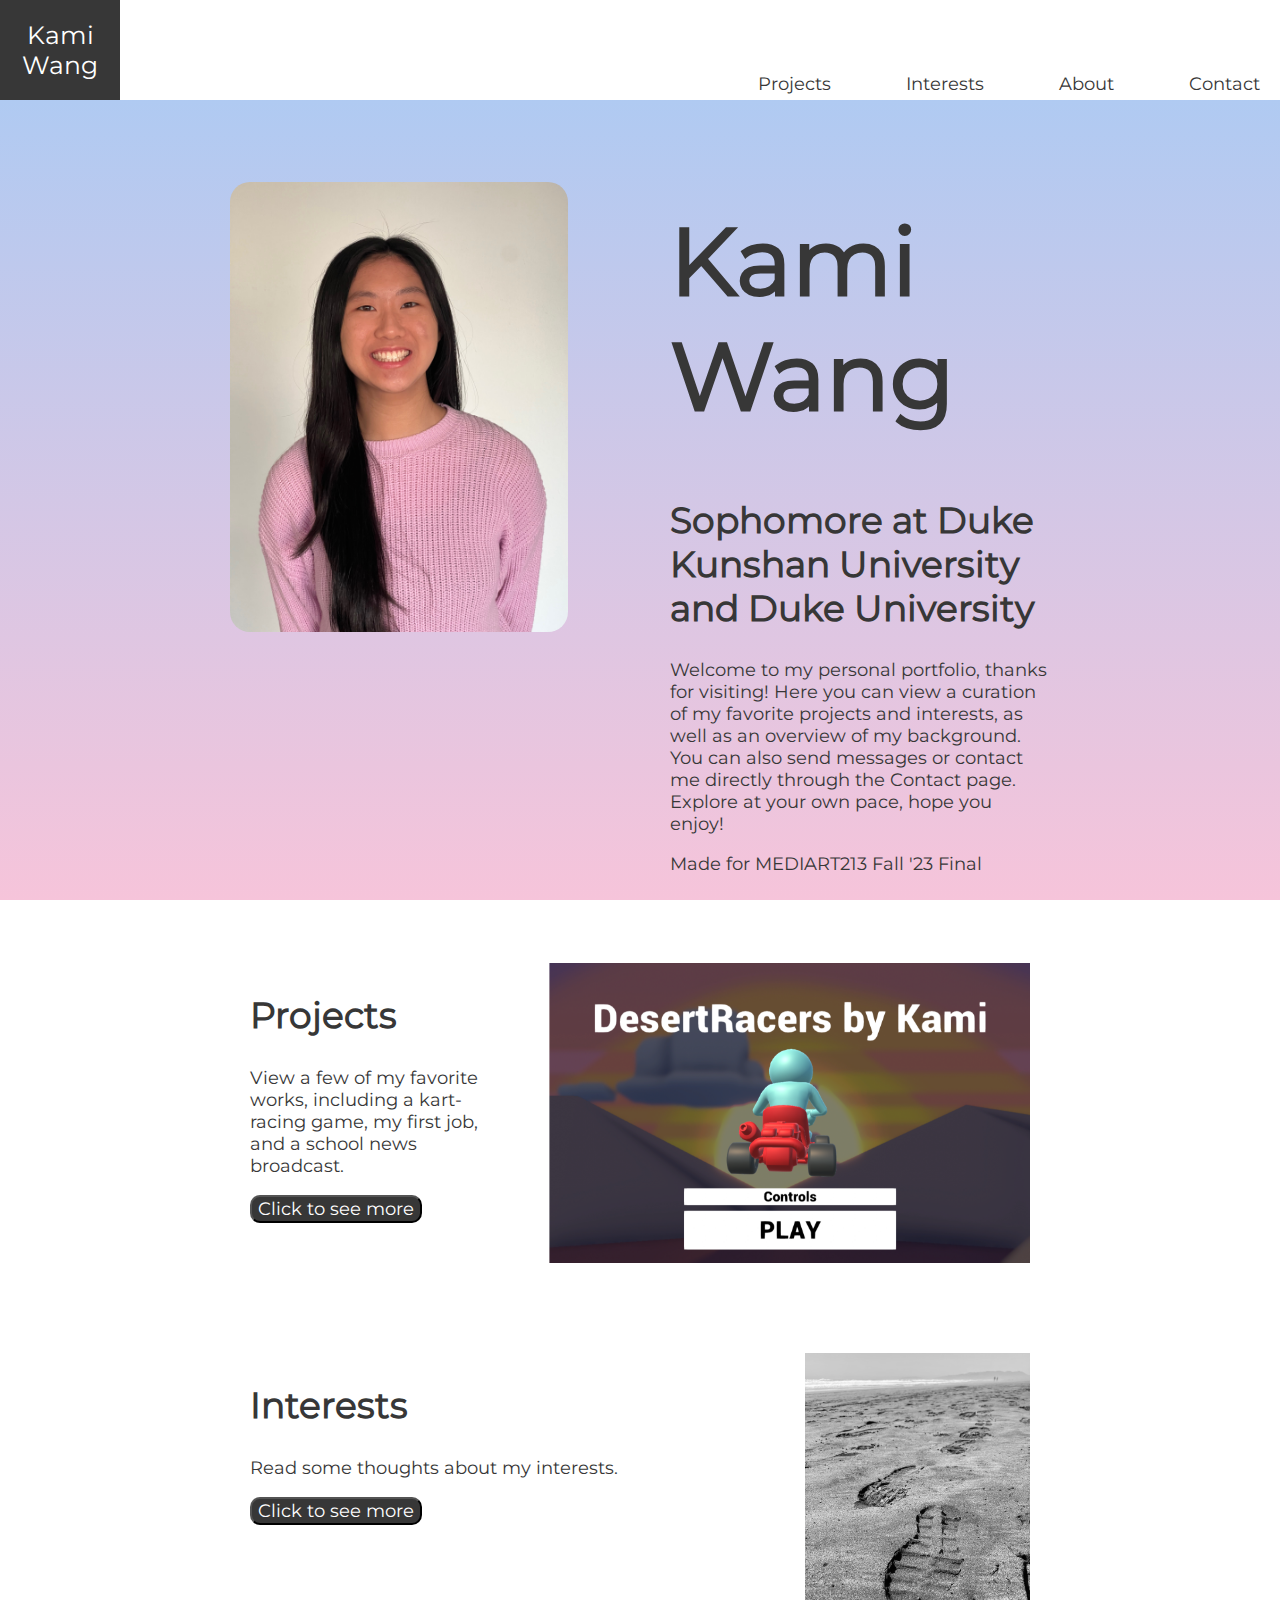
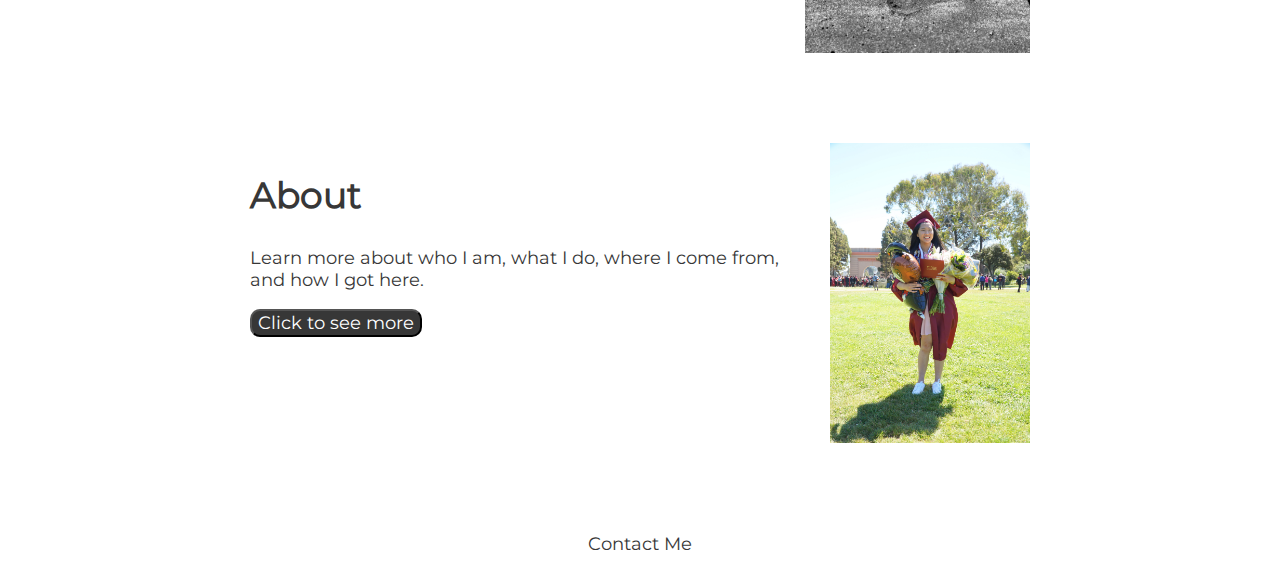
==== index.html @ 3d3628ab "Draft 1 - 11/29 6:28PM" ====
<!DOCTYPE html>
<html lang="en">
<head>
    <meta charset="UTF-8">
    <meta name="viewport" content="width=device-width, initial-scale=1.0">
    <title>Homepage - Kami Wang</title>
    <link rel="stylesheet" href="style.css">

</head>
<body>
    <header> 
        <div id="logo">
            <a id="a" href="index.html"> 
                <div id="logoName"> Kami Wang </div>
            </a>
        </div>

        <div id="navbar">
            <a href="projects.html"> 
                <div>Projects</div>
            </a>

            <a href="interests.html">
                <div>Interests</div>
            </a>

            <a href="about.html">
                <div>About</div>
            </a>
            
            <a href="contact.html">
                <div>Contact</div>
            </a>
        </div>
    </header>

    <main>
        <div id="opener">
            
            <img id = "IDpic" src="img\id.jpg" alt="This is an image of Kami wearing a pink sweater against a white background.">
            
            <div id="text1">
                <h1 id="homepageh1">Kami Wang</h1>
                <h2>Sophomore at Duke Kunshan University and Duke University</h2>
                <p>Welcome to my personal portfolio, thanks for visiting! Here you can view a curation of my favorite projects and interests, as well as an overview of my background. You can also send messages or contact me directly through the Contact page. Explore at your own pace, hope you enjoy!</p>
                <p>Made for MEDIART213 Fall '23 Final</p>
            </div>
        </div>

        <div class="pages" id="projects">
            <div class="textPages">
                <h2>Projects</h2>
                <p>View a few of my favorite works, including a kart-racing game, my first job, and a school news broadcast. </p>
                <a href="projects.html"><button>Click to see more</button></a>
            </div>
            
            <img class="images" src="img\desertracers.png" alt="A game menu with the title DesertRacers by Kami with a blue avatar sitting on a go-kart.">
        </div>

        <div class="pages" id="interests">
            <div class="textPages">
                <h2>Interests</h2>
                <p>Read some thoughts about my interests. </p>
                <a href="interests.html"><button>Click to see more</button></a>
            </div>
            
            <img class="images" src="img\sandprint.JPEG" alt="A black and white photo of a footprint in the sand by a beach.">
        </div>

        <div class="pages" id="about">
            <div class="textPages">
                <h2>About</h2>
                <p>Learn more about who I am, what I do, where I come from, and how I got here.</p>
                <a href="about.html"><button>Click to see more</button></a>
            </div>
            
            <img class="images" src="img\graduation.JPG" alt="A girl, Kami, holding a bouquet at her high school graduation.">
        </div>
    </main>

    <footer> 
        <a href="contact.html">
            <div>Contact Me</div>
        </a>
    </footer>
</body>
</html>
---- style.css ----
/* set up */
@font-face {
    font-family:Montserrat;
    src: url(fonts/Montserrat-Regular.ttf);
}

/* global page styles */
*{
    font-family:Montserrat, Helvetica, Arial, sans-serif;
    color: rgb(55, 55, 55);
}

html{
    font-size: 18px;
}

h1{
    font-size: 5.25rem;
    font-weight: bold;
}

h2{
    font-size: 2rem;
    font-weight: bold;
}

p{
    font-size: 1rem;
}

button{
    background-color: rgb(55, 55, 55);
    color:white;
    font-size:1rem;
    border-radius: 10px;
}

body{
    background-image: linear-gradient(0deg, rgba(246,196,218,1) 0%, rgba(167,203,245,1) 100%);
    background-repeat: no-repeat;
    background-attachment: fixed;
    margin: 0;
    padding: 0;

}

/* header */
header{
    width:100vw;
    position: relative;
    background-color: white;
}

#logo{
    display:inline-block;
}

#navbar{
    display:inline-block;
    position:absolute;
    right:0;
    bottom:5px;
}

#logoName{
    width: 80px;
    height: 60px;
    display:inline-block;
    background-color: rgb(55, 55, 55);
    color:white;
    font-size: 25px;
    text-align: center;
    padding: 20px;
}

#navbar div{
    display:inline-block;
    color: rgb(55, 55, 55);
    font-size:1rem;
    padding-left: 50px;
    padding-right: 20px;
}

a{
    text-decoration-line: none;
}

/* footer */
footer{
    background-color: white;
    margin-top: 50px;
    padding: 20px;
    text-align: center;
}

footer div{
    display:inline-block;
    margin-left: 25px;
    margin-right: 25px;
    color:rgb(55, 55, 55);
}

/* homepage main */
main{
    width:80%;
    margin:auto;
}

#opener{
    display:flex;
}

#IDpic{
    height: 50vh;
    margin-top: 8%;
    margin-left: 10%;
    margin-right: 5%;
    border-radius: 20px;
}

#text1{
    margin-top: 4%;
    margin-right: 10%;
    margin-left: 5%;
    color:rgb(55, 55, 55); 
}

.pages{
    display:flex;
    justify-content:space-between;
    background-color: rgba(255, 255, 255, 0.75);
    width:80%;
    margin: auto;
    margin-top: 50px;
    border-radius: 10px;
}

.textPages{
    margin: 20px;
}

.images{
    height: 300px;
    margin: 20px;
}

/* contact page */
.pagetitle, .pageh2, form{
    text-align: center;
}

form{
    margin-bottom: 50px;
}

#name, #mail, #message{
    display:inline-block;
    width:20%;
}

#submit, #reset{
    background-color: rgb(55, 55, 55);
    color:white;
    font-size:1rem;
    border-radius: 10px;
    margin-left: 10px;
    margin-right: 10px;
}

.socials{
    height: 100px;
    margin-left: 10px;
    margin-right: 10px;
}

#contactLink{
    display: flex;
    justify-content: center;
}

/* about */
.row{
    display:flex;
}

#profile{
    width: 50%;
    margin-left: 25%;
    border-radius: 20px;
}

#description{
    width:45%;
}


#resume{
    width: 50%;
    margin-left: 5%;
}

.accordion {
    background-color: #eee;
    color: #444;
    cursor: pointer;
    padding: 18px;
    width: 100%;
    text-align: left;
    border: none;
    outline: none;
    transition: 0.4s;
}

#resumesections2, #resumesections3, #resumesections4{
    margin-top: 5%;
}

.panel {
    padding: 0 18px;
    border-radius: 10px;
    background-color: white;
    display: none;
    overflow: hidden;
}

.accordion:after {
    content: '\02795'; /* Unicode character for "plus" sign (+) */
    font-size: 13px;
    color: #777;
    float: right;
    margin-left: 5px;
  }
  
.active:after {
    content: "\2796"; /* Unicode character for "minus" sign (-) */
  }

  #resumepdf{
    text-decoration-line: underline;
  }
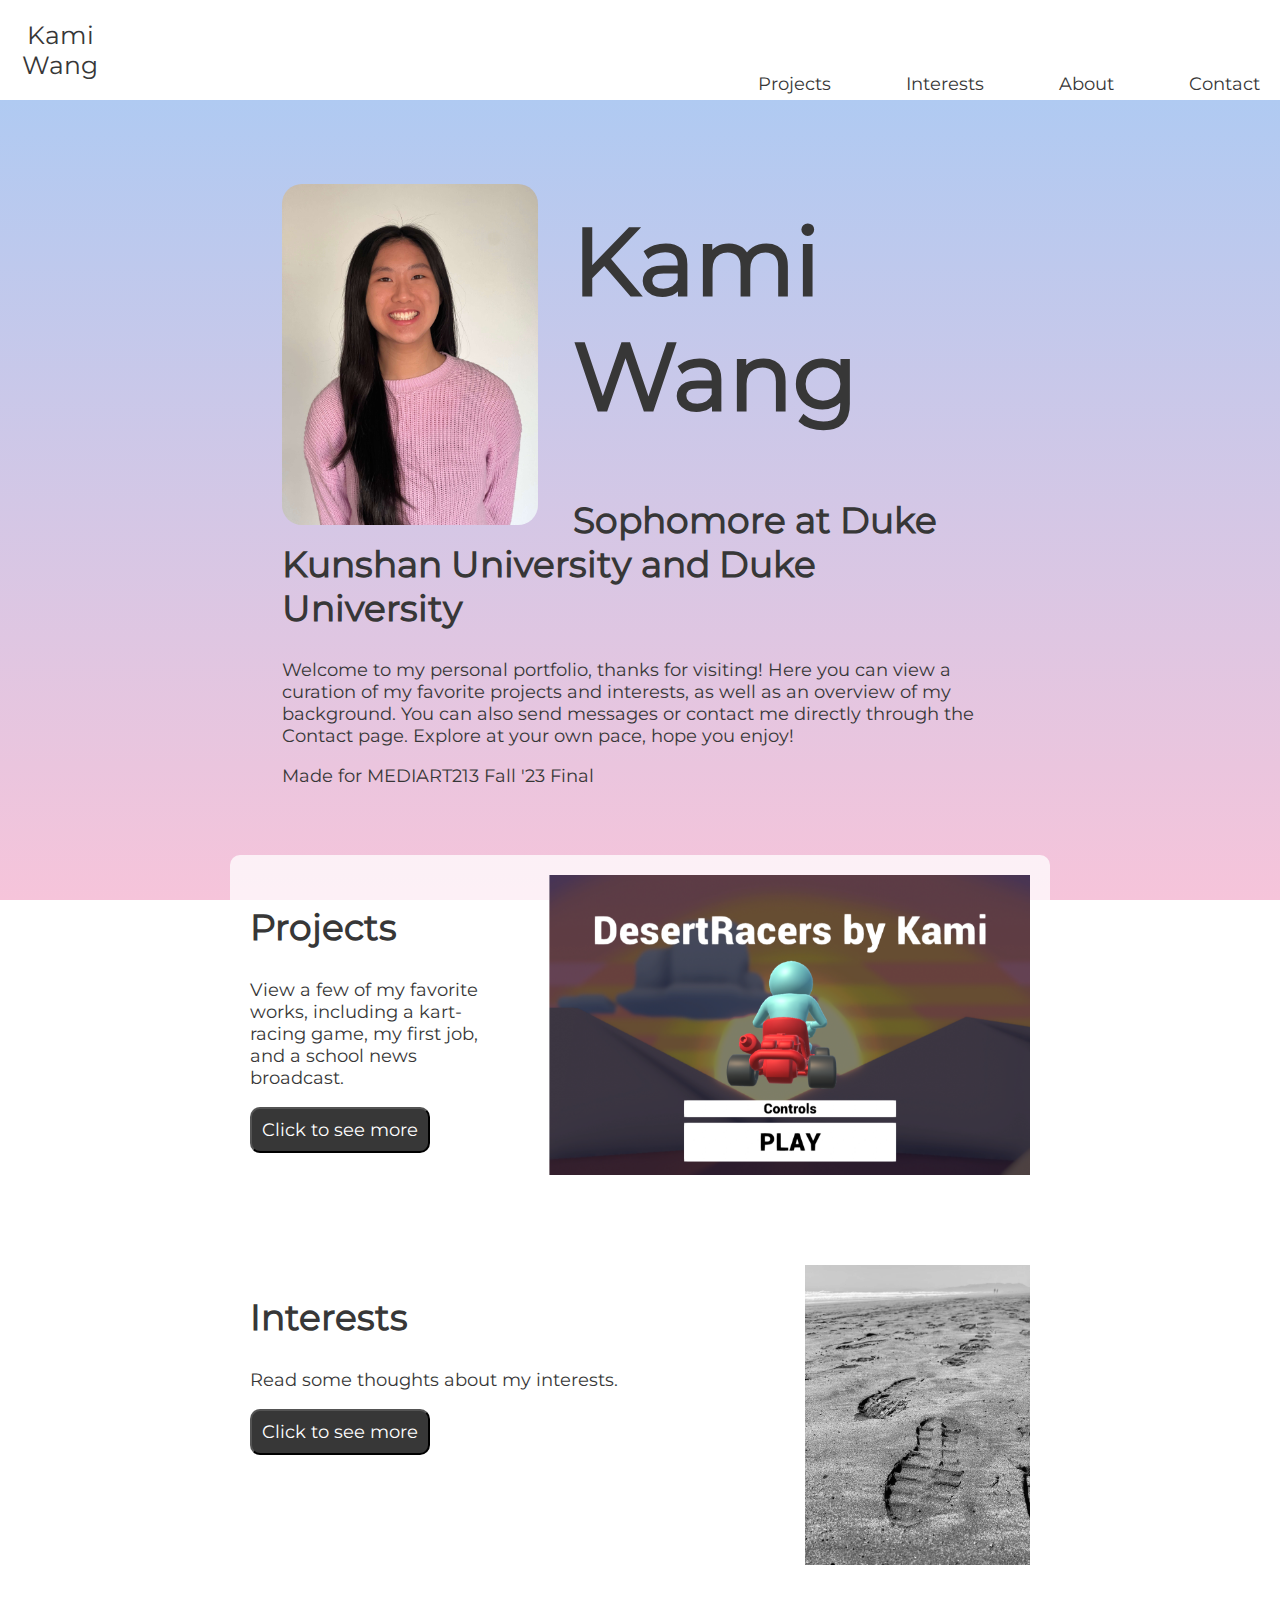
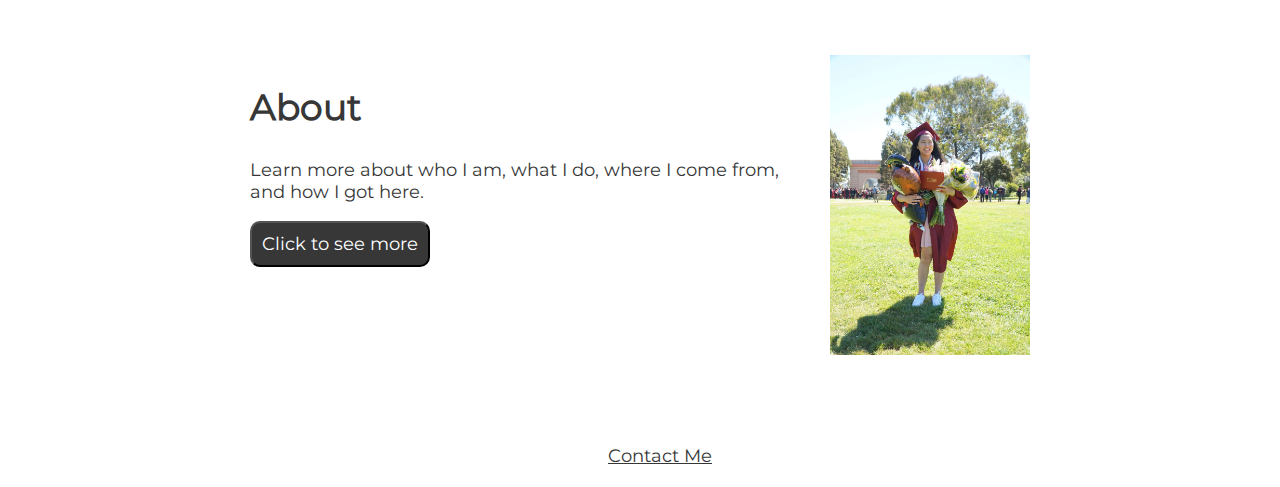
==== commit 64a80054: "Draft 4 - 12/3 4:33PM" ====
--- a/index.html
+++ b/index.html
@@ -36,10 +36,8 @@
 
     <main>
         <div id="opener">
-            
-            <img id = "IDpic" src="img\id.jpg" alt="This is an image of Kami wearing a pink sweater against a white background.">
-            
             <div id="text1">
+                <img id = "IDpic" src="img\id.jpg" title="Kami's Picture" alt="This is an image of Kami wearing a pink sweater against a white background.">
                 <h1 id="homepageh1">Kami Wang</h1>
                 <h2>Sophomore at Duke Kunshan University and Duke University</h2>
                 <p>Welcome to my personal portfolio, thanks for visiting! Here you can view a curation of my favorite projects and interests, as well as an overview of my background. You can also send messages or contact me directly through the Contact page. Explore at your own pace, hope you enjoy!</p>
@@ -54,7 +52,7 @@
                 <a href="projects.html"><button>Click to see more</button></a>
             </div>
             
-            <img class="images" src="img\desertracers.png" alt="A game menu with the title DesertRacers by Kami with a blue avatar sitting on a go-kart.">
+            <img class="images" src="img\desertracers.png" title="DesertRacers" alt="A game menu with the title DesertRacers by Kami with a blue avatar sitting on a go-kart.">
         </div>
 
         <div class="pages" id="interests">
@@ -64,7 +62,7 @@
                 <a href="interests.html"><button>Click to see more</button></a>
             </div>
             
-            <img class="images" src="img\sandprint.JPEG" alt="A black and white photo of a footprint in the sand by a beach.">
+            <img class="images" src="img\sandprint.JPEG" title="Sandprint by Kami" alt="A black and white photo of a footprint in the sand by a beach.">
         </div>
 
         <div class="pages" id="about">
@@ -74,7 +72,7 @@
                 <a href="about.html"><button>Click to see more</button></a>
             </div>
             
-            <img class="images" src="img\graduation.JPG" alt="A girl, Kami, holding a bouquet at her high school graduation.">
+            <img class="images" src="img\graduation.JPG" title="Graduation Day" alt="A girl, Kami, holding a bouquet at her high school graduation.">
         </div>
     </main>
 
--- a/style.css
+++ b/style.css
@@ -26,6 +26,21 @@
 
 p{
     font-size: 1rem;
+}
+
+p b{
+    font-weight: bold;
+    font-style: italic;
+}
+
+p a{
+    font-style:italic;
+    text-decoration: underline;
+}
+
+.pagetitle, .pageh2, form, .pagep{
+    text-align: center;
+    margin-bottom:0%;
 }
 
 button{
@@ -33,6 +48,12 @@
     color:white;
     font-size:1rem;
     border-radius: 10px;
+    padding: 10px;
+}
+
+button:hover{
+    background-color:rgb(242, 242, 242);
+    color:rgb(55, 55, 55);
 }
 
 body{
@@ -41,7 +62,8 @@
     background-attachment: fixed;
     margin: 0;
     padding: 0;
-
+    display:flex;
+    flex-direction:column;
 }
 
 /* header */
@@ -73,6 +95,11 @@
     padding: 20px;
 }
 
+#logoName:hover{
+    background-color:white;
+    color:rgb(55, 55, 55);
+}
+
 #navbar div{
     display:inline-block;
     color: rgb(55, 55, 55);
@@ -87,8 +114,10 @@
 
 /* footer */
 footer{
+    width: 100vw;
     background-color: white;
     margin-top: 50px;
+    margin-bottom: 0px;
     padding: 20px;
     text-align: center;
 }
@@ -98,31 +127,48 @@
     margin-left: 25px;
     margin-right: 25px;
     color:rgb(55, 55, 55);
+    text-decoration: underline;
+}
+
+p a:hover, a div:hover, #navbar div:hover{
+    color:rgb(92, 203, 255);
 }
 
 /* homepage main */
 main{
-    width:80%;
+    width:80vw;
     margin:auto;
+    min-height: calc(100vh - 225px);
 }
 
 #opener{
+    width:70%;
     display:flex;
+    margin:auto;
+    margin-top: 4%;
 }
 
 #IDpic{
-    height: 50vh;
-    margin-top: 8%;
-    margin-left: 10%;
+    width: 20vw;
+    margin-top: 6%;
     margin-right: 5%;
     border-radius: 20px;
-}
-
-#text1{
-    margin-top: 4%;
-    margin-right: 10%;
-    margin-left: 5%;
-    color:rgb(55, 55, 55); 
+    float:left;
+}
+
+@media only screen and (max-width: 768px) {
+    #opener{
+        flex-direction:column;
+    }
+    #text1{
+        align-items: center;
+    }
+
+    #IDpic{
+        width: 40vw;
+        float:none;
+        margin:auto;
+    }
 }
 
 .pages{
@@ -144,11 +190,19 @@
     margin: 20px;
 }
 
+@media only screen and (max-width: 1100px) {
+    .pages{
+        flex-direction: column;
+    }
+    .images {
+        width:95%;
+        height:auto;
+        margin: auto;
+        margin-bottom: 10px;
+    }
+}
+
 /* contact page */
-.pagetitle, .pageh2, form{
-    text-align: center;
-}
-
 form{
     margin-bottom: 50px;
 }
@@ -168,7 +222,7 @@
 }
 
 .socials{
-    height: 100px;
+    width:5vw;
     margin-left: 10px;
     margin-right: 10px;
 }
@@ -183,7 +237,7 @@
     display:flex;
 }
 
-#profile{
+#profilepic{
     width: 50%;
     margin-left: 25%;
     border-radius: 20px;
@@ -199,11 +253,12 @@
     margin-left: 5%;
 }
 
+/* Adapted from https://www.w3schools.com/howto/howto_js_accordion.asp */
 .accordion {
     background-color: #eee;
     color: #444;
     cursor: pointer;
-    padding: 18px;
+    padding: 20px;
     width: 100%;
     text-align: left;
     border: none;
@@ -211,12 +266,16 @@
     transition: 0.4s;
 }
 
+.accordion:hover{
+    background-color: rgb(195, 195, 195);
+}
+
 #resumesections2, #resumesections3, #resumesections4{
     margin-top: 5%;
 }
 
 .panel {
-    padding: 0 18px;
+    padding: 0 20px;
     border-radius: 10px;
     background-color: white;
     display: none;
@@ -234,7 +293,150 @@
 .active:after {
     content: "\2796"; /* Unicode character for "minus" sign (-) */
   }
-
-  #resumepdf{
+/* Adapted from https://www.w3schools.com/howto/howto_js_accordion.asp */
+
+#resumepdf{
     text-decoration-line: underline;
+}
+
+@media only screen and (max-width: 768px) {
+    .row{
+        flex-direction: column;
+    }
+
+    #description, #resume{
+        width:80%;
+        margin:auto;
+    }
+}
+
+
+/* Interests */
+#interestsdescription {
+    margin-left: 20%;
+    margin-right: 20%;
+}
+
+/* Project and Interests pages */
+.returnButton{
+    margin-top: 20px;
+}
+
+.blogdescription{
+    text-align:center;
+    margin-bottom:4vh;
+}
+
+.blogimages{
+    display:block;
+    width: 40vw;
+    margin-left: auto;
+    margin-right: auto;
+    border-radius: 20px;
+}
+
+@media only screen and (max-width: 768px) {
+    .blogimages{
+        width:80%;
+    }
+}
+
+.blogcontent{
+    background-color: white;
+    border-radius: 10px;
+    padding: 5px 20px;
+}
+
+.bloglink{
+    text-decoration-line: underline;
+}
+
+.broadcasting-socials{
+    display:flex;
+    justify-content: space-evenly;
+}
+
+.sns{
+    height: 50px;
+    display: inline;
+}
+
+/* Interests photo gallery */
+.gallery-container{
+    background-color: white;
+    padding-top:1px;
+    padding-bottom: 20px;
+    border-radius: 25px;
+    margin-top: 50px;
+}
+
+.gallery {
+    display: flex;
+    flex-wrap: wrap;
+    justify-content: center;
+}
+
+.gallery .image {
+    position: relative;
+    display: flex;
+    justify-content: center;
+    align-items: center;
+    width: 300px;
+    height: 225px;
+    margin: 10px;
+    overflow: hidden;
+}
+
+.gallery .image img {
+    width: auto;
+    height: 100%;
+    transition: transform 0.3s ease-in-out;
+}
+
+.gallery .image .caption {
+    position: absolute;
+    bottom: 0;
+    left: 0;
+    width: 100%;
+    background-color: rgba(0, 0, 0, 0.7);
+    color: #fff;
+    padding: 10px;
+    font-size: 14px;
+    opacity: 0;
+    transition: opacity 0.3s ease-in-out;
+}
+
+.gallery .image:hover img {
+    transform: scale(1.03);
+}
+
+.gallery .image:hover .caption {
+    opacity: 1;
+}
+
+
+/* Interests page layout */
+.article{
+    width:65%;
+}
+
+.aside{
+    width: 30%;
+    float:right;
+    padding: 10px;
+}
+
+.spotify{
+    width: 100%;
+}
+
+section{
+    float:left;
+    width:50%;
+}
+
+.blogcontent:after {
+    content: "";
+    display: table;
+    clear: both;
   }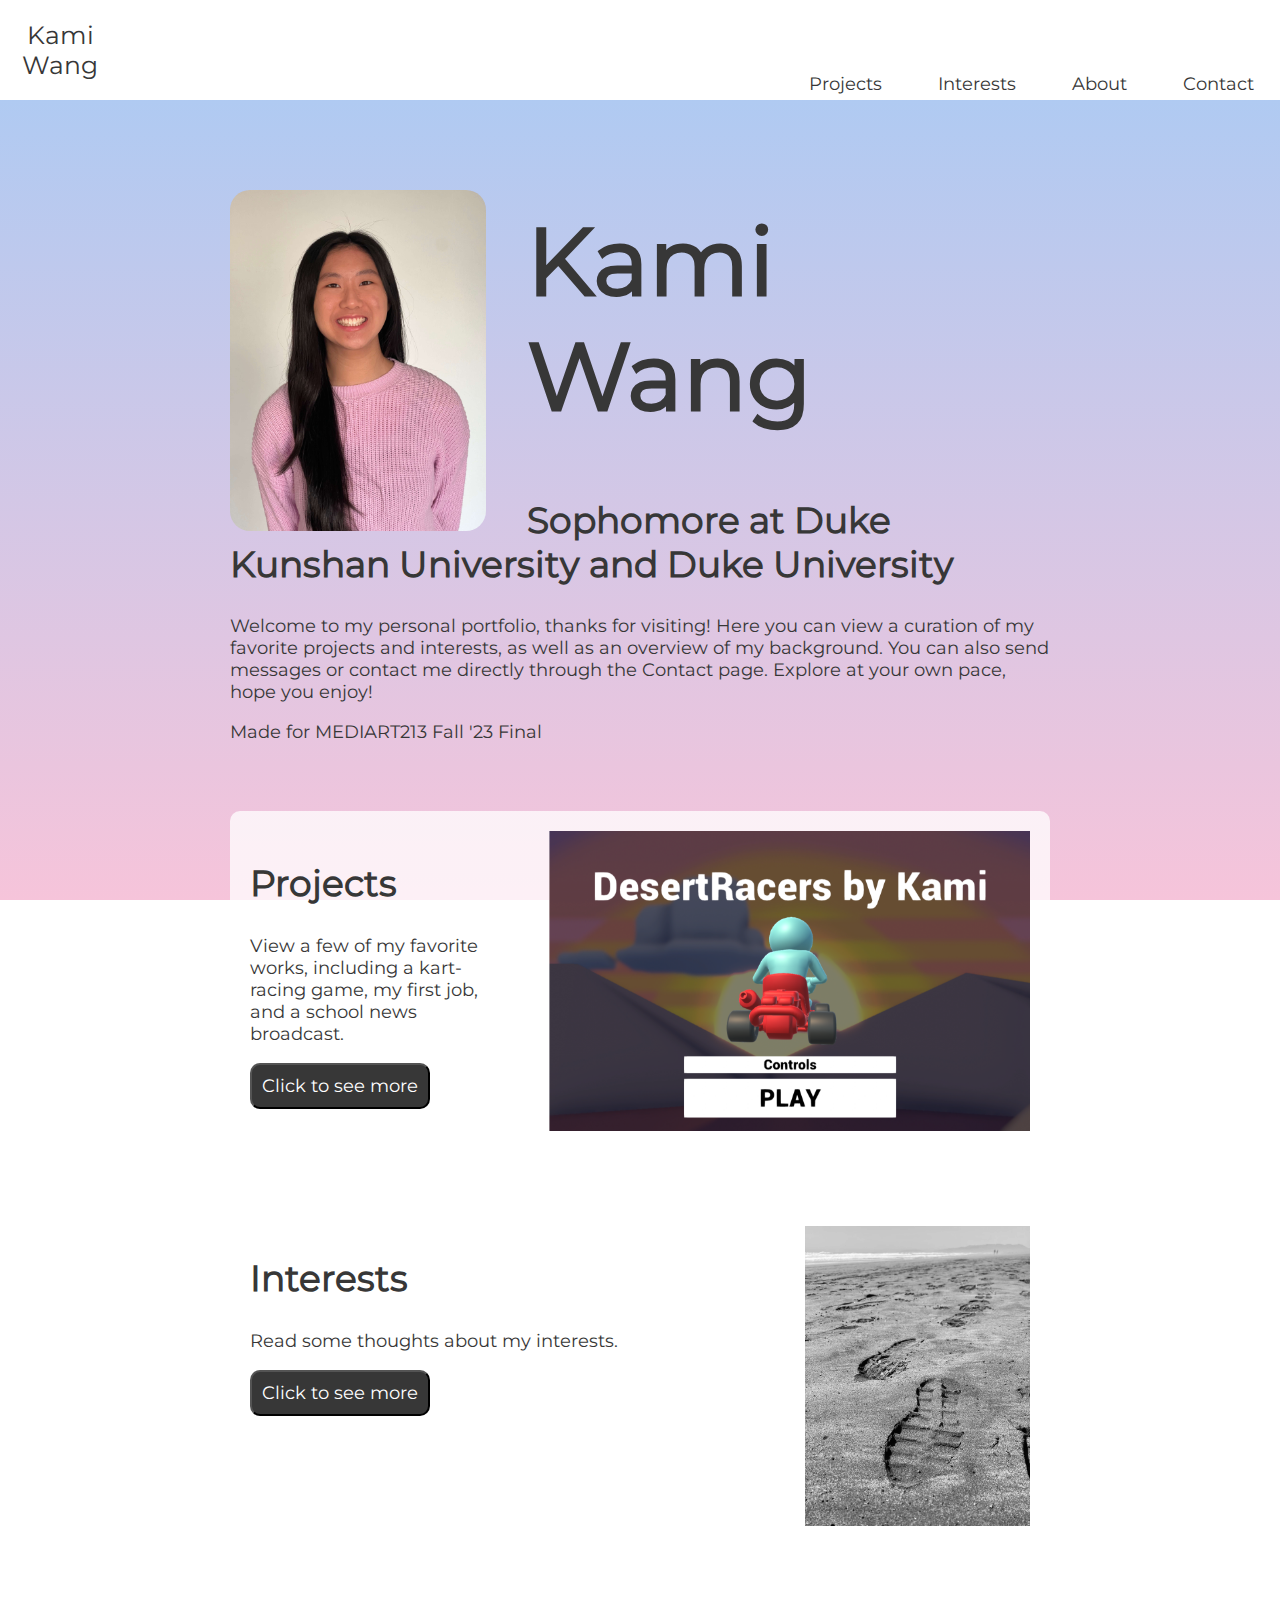
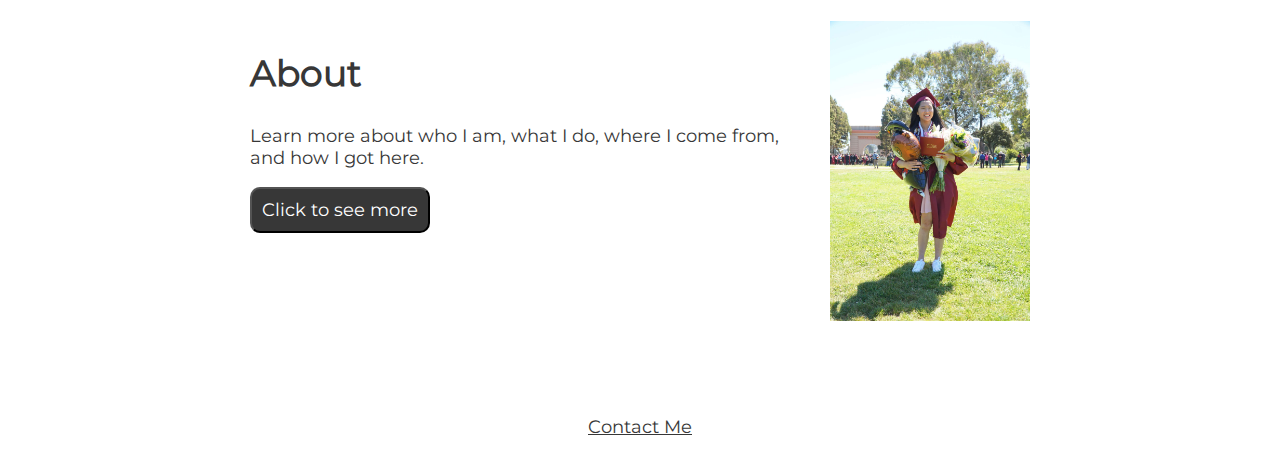
==== commit 22adabbf: "Draft 5 - 12/8 1:05AM" ====
--- a/index.html
+++ b/index.html
@@ -5,6 +5,7 @@
     <meta name="viewport" content="width=device-width, initial-scale=1.0">
     <title>Homepage - Kami Wang</title>
     <link rel="stylesheet" href="style.css">
+    <link rel="stylesheet" href="https://cdnjs.cloudflare.com/ajax/libs/font-awesome/4.7.0/css/font-awesome.min.css">
 
 </head>
 <body>
@@ -32,6 +33,33 @@
                 <div>Contact</div>
             </a>
         </div>
+
+        <div id="topnav">
+            <a href="javascript:void(0);" class="icon" onclick="myFunction()">
+                <i class="fa fa-bars"></i>
+            </a>
+            <div id="navLinks">
+                <a href="index.html">
+                    Homepage
+                </a>
+                
+                <a href="projects.html"> 
+                    Projects
+                </a>
+    
+                <a href="interests.html">
+                    Interests
+                </a>
+    
+                <a href="about.html">
+                    About
+                </a>
+                
+                <a href="contact.html">
+                    Contact
+                </a>
+            </div>
+        </div>
     </header>
 
     <main>
@@ -47,32 +75,38 @@
 
         <div class="pages" id="projects">
             <div class="textPages">
-                <h2>Projects</h2>
+                <a href="projects.html"><h2>Projects</h2></a>
                 <p>View a few of my favorite works, including a kart-racing game, my first job, and a school news broadcast. </p>
                 <a href="projects.html"><button>Click to see more</button></a>
             </div>
             
-            <img class="images" src="img\desertracers.png" title="DesertRacers" alt="A game menu with the title DesertRacers by Kami with a blue avatar sitting on a go-kart.">
-        </div>
+            <a href="projects.html">
+                <img class="images" src="img\desertracers.png" title="DesertRacers" alt="A game menu with the title DesertRacers by Kami with a blue avatar sitting on a go-kart.">
+            </a>
+            </div>
 
         <div class="pages" id="interests">
             <div class="textPages">
-                <h2>Interests</h2>
+                <a href="interests.html"><h2>Interests</h2></a>
                 <p>Read some thoughts about my interests. </p>
                 <a href="interests.html"><button>Click to see more</button></a>
             </div>
             
-            <img class="images" src="img\sandprint.JPEG" title="Sandprint by Kami" alt="A black and white photo of a footprint in the sand by a beach.">
+            <a href="interests.html">
+                <img class="images" src="img\sandprint.JPEG" title="Sandprint by Kami" alt="A black and white photo of a footprint in the sand by a beach.">
+            </a>
         </div>
 
         <div class="pages" id="about">
             <div class="textPages">
-                <h2>About</h2>
+                <a href="about.html"><h2>About</h2></a>
                 <p>Learn more about who I am, what I do, where I come from, and how I got here.</p>
                 <a href="about.html"><button>Click to see more</button></a>
             </div>
             
-            <img class="images" src="img\graduation.JPG" title="Graduation Day" alt="A girl, Kami, holding a bouquet at her high school graduation.">
+            <a href="about.html">
+                <img class="images" src="img\graduation.JPG" title="Graduation Day" alt="A girl, Kami, holding a bouquet at her high school graduation.">
+            </a>
         </div>
     </main>
 
@@ -81,5 +115,7 @@
             <div>Contact Me</div>
         </a>
     </footer>
+
+    <script src="nav.js"></script>
 </body>
 </html>--- a/style.css
+++ b/style.css
@@ -66,9 +66,29 @@
     flex-direction:column;
 }
 
+@media only screen and (max-width: 768px) {
+    html{
+        font-size:16px;
+    }
+    h1{
+        font-size: 3rem;
+        font-weight: bold;
+    }
+
+    #text1 h2{
+        font-size: 1.5rem;
+        font-weight: bold;
+    }
+
+    .pageh2{
+        margin-left:3%;
+        margin-right:3%;
+    }
+}
+
 /* header */
 header{
-    width:100vw;
+    width:100%;
     position: relative;
     background-color: white;
 }
@@ -104,28 +124,69 @@
     display:inline-block;
     color: rgb(55, 55, 55);
     font-size:1rem;
-    padding-left: 50px;
-    padding-right: 20px;
+    margin-left:2vw;
+    margin-right:2vw;
+}
+
+#topnav{
+    display:none;
 }
 
 a{
     text-decoration-line: none;
 }
 
+@media only screen and (max-width: 500px) {
+    #logoName{
+        width:50px;
+        height:37.5px;
+        font-size:1rem;
+        padding:12.5px;
+    }
+
+    #navbar{
+        display:none;
+    }
+
+    #topnav{
+        display:inline-block;
+        overflow:hidden;
+        background-color:white;
+        position: absolute;
+        right: 0;
+        top:12%;
+    }
+
+    #topnav #navLinks{
+        display:none;
+    }
+
+    #topnav a{
+        color:rgb(55, 55, 55);
+        padding: 14px 16px;
+        text-decoration: none;
+        display: block;
+    }
+
+    #topnav a .icon{
+        display: block;
+    }
+}
+
 /* footer */
 footer{
-    width: 100vw;
+    width: 100%;
     background-color: white;
     margin-top: 50px;
     margin-bottom: 0px;
-    padding: 20px;
+    padding-top: 20px;
+    padding-bottom: 20px;
     text-align: center;
 }
 
 footer div{
     display:inline-block;
-    margin-left: 25px;
-    margin-right: 25px;
+    margin:auto;
     color:rgb(55, 55, 55);
     text-decoration: underline;
 }
@@ -142,7 +203,7 @@
 }
 
 #opener{
-    width:70%;
+    width:80%;
     display:flex;
     margin:auto;
     margin-top: 4%;
@@ -157,17 +218,19 @@
 }
 
 @media only screen and (max-width: 768px) {
-    #opener{
-        flex-direction:column;
+    main{
+        width:100vw;
     }
     #text1{
-        align-items: center;
+        text-align:center;
     }
 
     #IDpic{
+        display:block;
         width: 40vw;
         float:none;
-        margin:auto;
+        margin-left:auto;
+        margin-right:auto;
     }
 }
 
@@ -190,6 +253,16 @@
     margin: 20px;
 }
 
+a h2:hover{
+    text-decoration: underline;
+    color:rgb(92, 203, 255);
+}
+
+.images:hover{
+    opacity: 0.3;
+}
+
+
 @media only screen and (max-width: 1100px) {
     .pages{
         flex-direction: column;
@@ -197,9 +270,12 @@
     .images {
         width:95%;
         height:auto;
-        margin: auto;
-        margin-bottom: 10px;
-    }
+        margin:2.5%;
+    }
+
+    /* .pages button{
+        display:none;
+    } */
 }
 
 /* contact page */
@@ -230,6 +306,13 @@
 #contactLink{
     display: flex;
     justify-content: center;
+}
+
+@media only screen and (max-width: 1100px) {
+    .socials{
+        width:50px;
+        margin-top:10px;
+    }
 }
 
 /* about */
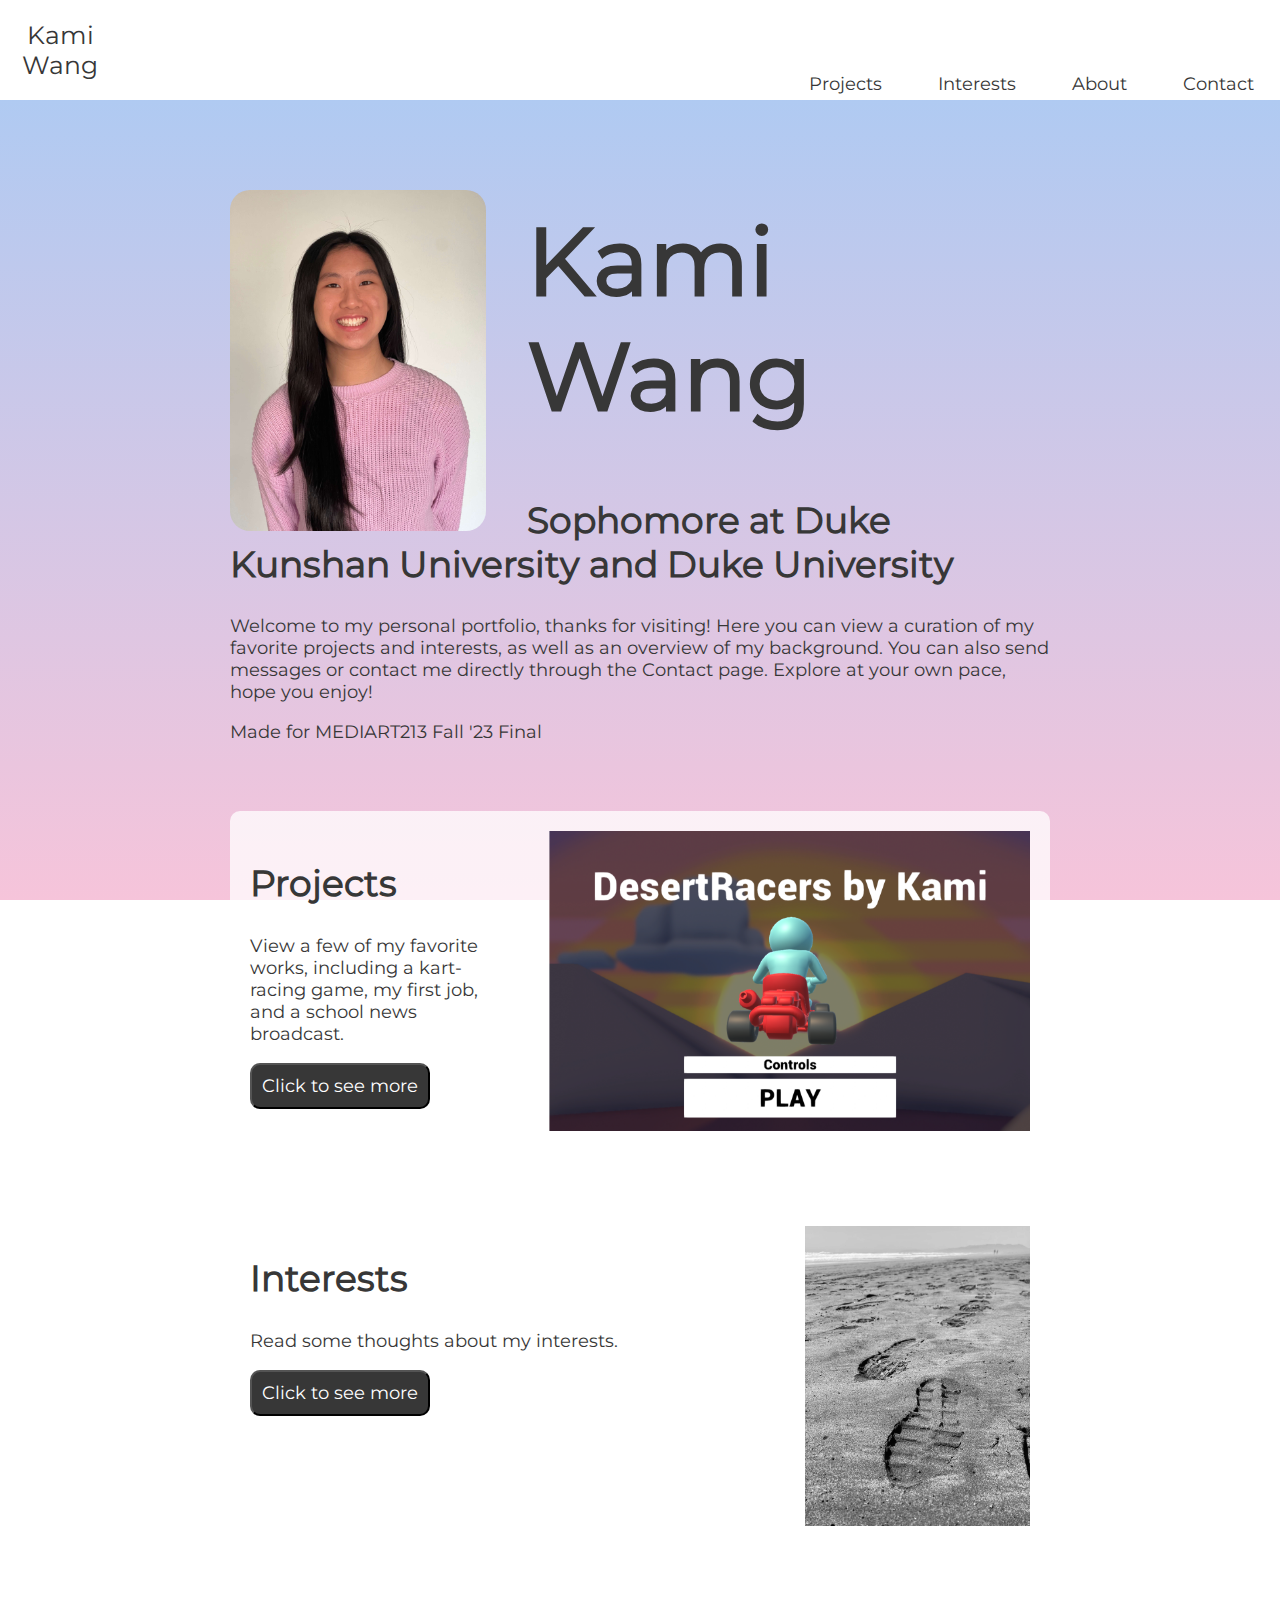
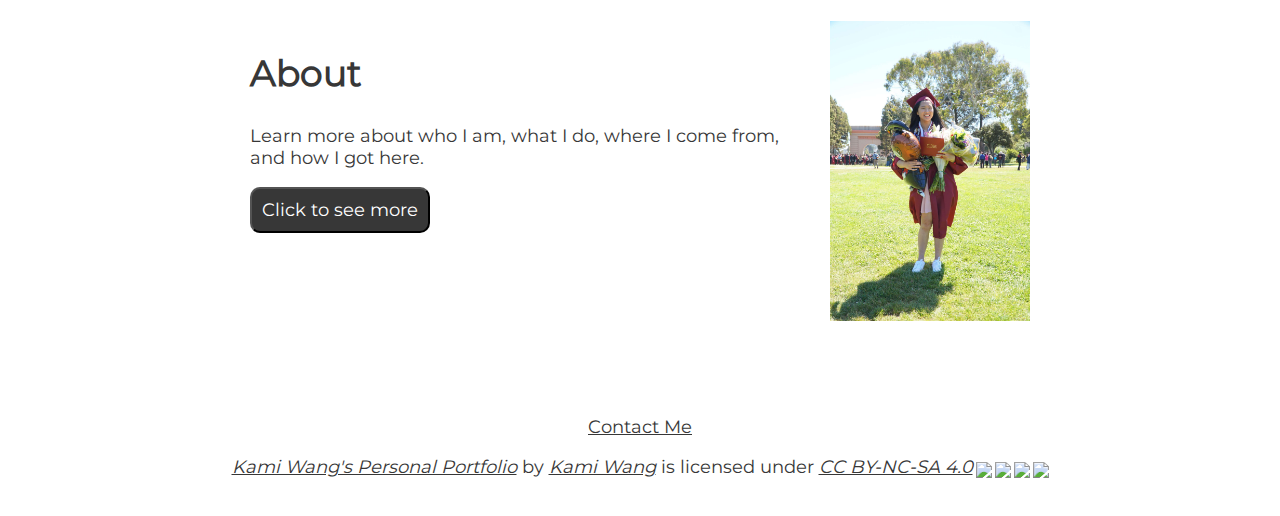
==== commit 3a66aff3: "Update index.html" ====
--- a/index.html
+++ b/index.html
@@ -114,6 +114,8 @@
         <a href="contact.html">
             <div>Contact Me</div>
         </a>
+
+        <p xmlns:cc="http://creativecommons.org/ns#" xmlns:dct="http://purl.org/dc/terms/"><a property="dct:title" rel="cc:attributionURL" href="https://github.com/kmw143/kmw143.github.io">Kami Wang's Personal Portfolio</a> by <a rel="cc:attributionURL dct:creator" property="cc:attributionName" href="https://kmw143.github.io/">Kami Wang</a> is licensed under <a href="http://creativecommons.org/licenses/by-nc-sa/4.0/?ref=chooser-v1" target="_blank" rel="license noopener noreferrer" style="display:inline-block;">CC BY-NC-SA 4.0<img style="height:22px!important;margin-left:3px;vertical-align:text-bottom;" src="https://mirrors.creativecommons.org/presskit/icons/cc.svg?ref=chooser-v1"><img style="height:22px!important;margin-left:3px;vertical-align:text-bottom;" src="https://mirrors.creativecommons.org/presskit/icons/by.svg?ref=chooser-v1"><img style="height:22px!important;margin-left:3px;vertical-align:text-bottom;" src="https://mirrors.creativecommons.org/presskit/icons/nc.svg?ref=chooser-v1"><img style="height:22px!important;margin-left:3px;vertical-align:text-bottom;" src="https://mirrors.creativecommons.org/presskit/icons/sa.svg?ref=chooser-v1"></a></p>
     </footer>
 
     <script src="nav.js"></script>
--- a/style.css
+++ b/style.css
@@ -66,6 +66,7 @@
     flex-direction:column;
 }
 
+/* responsiveness, change font sizes for smaller screens */
 @media only screen and (max-width: 768px) {
     html{
         font-size:16px;
@@ -136,6 +137,7 @@
     text-decoration-line: none;
 }
 
+/* responsiveness, resize logo and show hamburger menu for smaller screens */
 @media only screen and (max-width: 500px) {
     #logoName{
         width:50px;
@@ -217,6 +219,7 @@
     float:left;
 }
 
+/* resize for smaller screens */
 @media only screen and (max-width: 768px) {
     main{
         width:100vw;
@@ -262,7 +265,7 @@
     opacity: 0.3;
 }
 
-
+/* resize for smaller screens */
 @media only screen and (max-width: 1100px) {
     .pages{
         flex-direction: column;
@@ -272,10 +275,6 @@
         height:auto;
         margin:2.5%;
     }
-
-    /* .pages button{
-        display:none;
-    } */
 }
 
 /* contact page */
@@ -308,6 +307,7 @@
     justify-content: center;
 }
 
+/* resize icons for smaller screens */
 @media only screen and (max-width: 1100px) {
     .socials{
         width:50px;
@@ -329,7 +329,6 @@
 #description{
     width:45%;
 }
-
 
 #resume{
     width: 50%;
@@ -382,6 +381,7 @@
     text-decoration-line: underline;
 }
 
+/* responsivness for smaller screens */
 @media only screen and (max-width: 768px) {
     .row{
         flex-direction: column;
